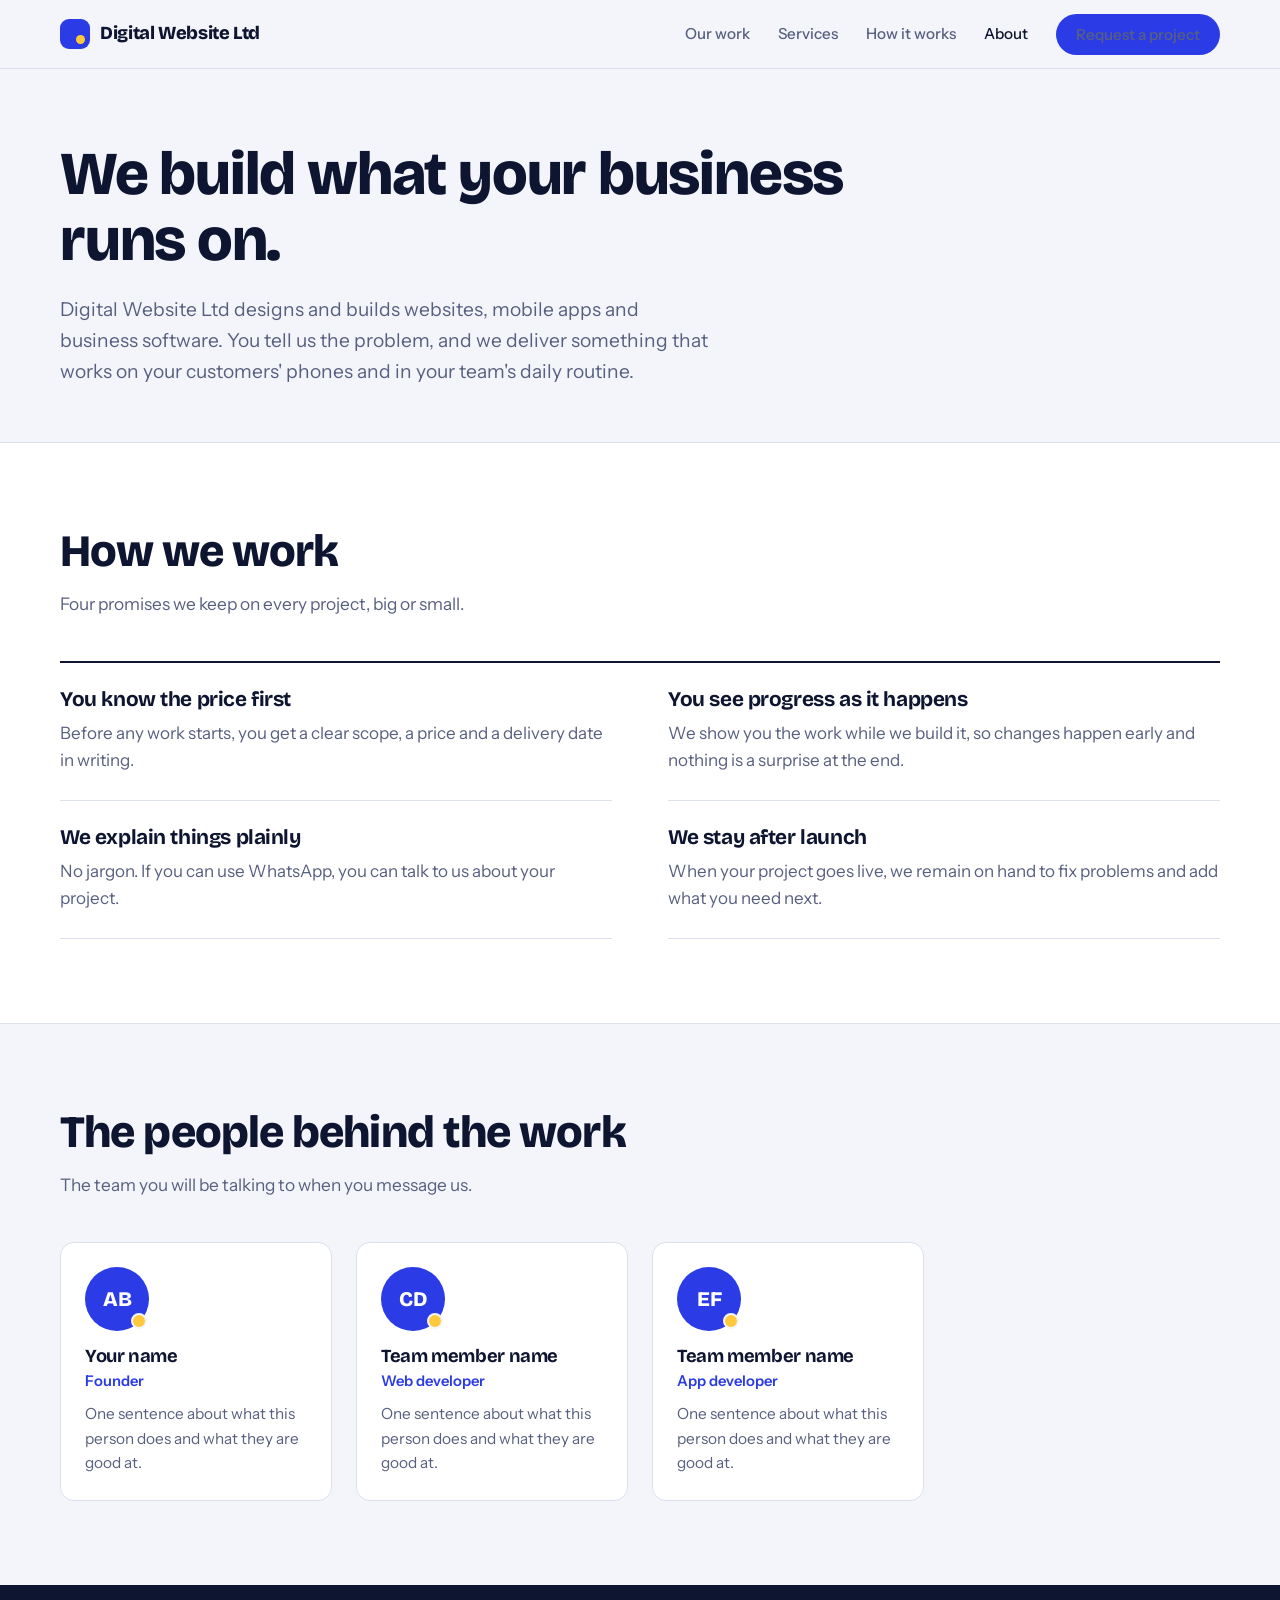
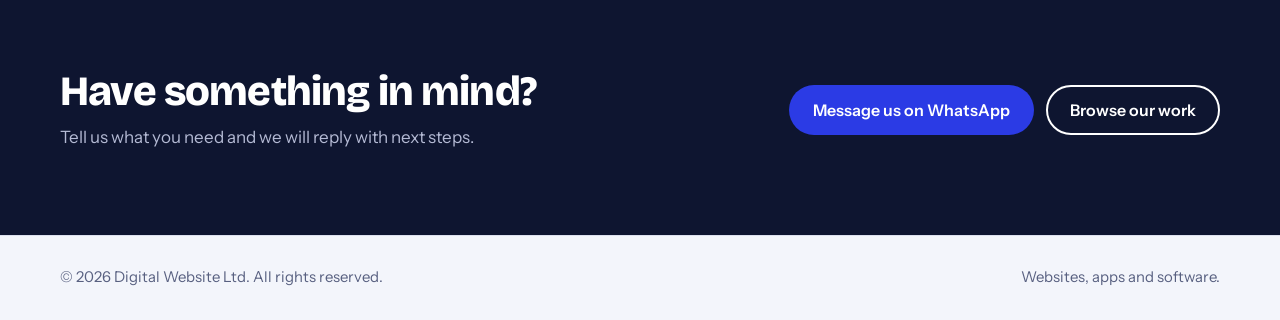
==== about.html @ 256faa40 "Create about.html" ====
<!doctype html>
<html lang="en">
<head>
<meta charset="utf-8">
<meta name="viewport" content="width=device-width, initial-scale=1">
<title>About | Digital Website Ltd</title>
<meta name="description" content="Digital Website Ltd designs and builds websites, mobile apps and business software. Learn how we work and who is behind the work.">
<link rel="preconnect" href="https://fonts.googleapis.com">
<link rel="preconnect" href="https://fonts.gstatic.com" crossorigin>
<link href="https://fonts.googleapis.com/css2?family=Bricolage+Grotesque:opsz,wght@12..96,500;12..96,700;12..96,800&family=Instrument+Sans:wght@400;500;600&display=swap" rel="stylesheet">
<link rel="stylesheet" href="style.css">
<style>
nav.links a[aria-current="page"]{color:var(--ink)}

.page-head{padding:72px 0 56px}
.page-head h1{font-size:clamp(2.3rem,5vw,3.8rem);font-weight:800;max-width:15em}
.page-head p{font-size:1.2rem;color:var(--muted);max-width:34em;margin-top:22px}

.about-body{background:var(--paper);border-block:1px solid var(--line)}
.principles{display:grid;grid-template-columns:repeat(2,1fr);gap:0 56px;border-top:2px solid var(--ink)}
.principle{padding:26px 0;border-bottom:1px solid var(--line)}
.principle h3{font-size:1.3rem;margin-bottom:8px;font-weight:700}
.principle p{color:var(--muted)}

.team{display:grid;grid-template-columns:repeat(auto-fill,minmax(230px,1fr));gap:24px}
.person{background:var(--paper);border:1px solid var(--line);border-radius:var(--radius);padding:24px}
.avatar{width:64px;height:64px;border-radius:50%;background:var(--cobalt);color:#fff;display:grid;place-items:center;font:800 1.3rem var(--display);position:relative;margin-bottom:16px}
.avatar::after{content:"";position:absolute;width:12px;height:12px;border-radius:50%;background:var(--sun);right:2px;bottom:2px;border:2px solid var(--bg)}
.person h3{font-size:1.15rem;font-weight:700}
.person .role{color:var(--cobalt);font-weight:600;font-size:.92rem}
.person p{color:var(--muted);margin-top:8px;font-size:.96rem}

.cta-band{background:var(--ink);color:#fff}
.cta-band .wrap{display:flex;align-items:center;justify-content:space-between;gap:28px;flex-wrap:wrap}
.cta-band h2{font-size:clamp(1.8rem,3.4vw,2.6rem);font-weight:800;max-width:16em}
.cta-band p{color:#B4BAD4;margin-top:10px}
.cta-actions{display:flex;gap:12px;flex-wrap:wrap}
.cta-band .btn-ghost{border-color:#fff;color:#fff}
.cta-band .btn-ghost:hover{background:#fff;color:var(--ink)}

@media (max-width:700px){
  .principles{grid-template-columns:1fr}
  .page-head{padding:44px 0 36px}
}
</style>
</head>
<body>

<header class="top">
  <div class="wrap">
    <a class="logo" href="index.html" aria-label="Digital Website Ltd home"><span class="logo-mark"></span>Digital Website Ltd</a>
    <nav class="links" aria-label="Main">
      <a href="index.html#work">Our work</a>
      <a href="index.html#services">Services</a>
      <a href="index.html#process">How it works</a>
      <a href="about.html" aria-current="page">About</a>
      <a class="btn btn-primary btn-sm" href="index.html#request">Request a project</a>
    </nav>
  </div>
</header>

<main>

<div class="page-head">
  <div class="wrap">
    <h1>We build what your business runs on.</h1>
    <p>Digital Website Ltd designs and builds websites, mobile apps and business software. You tell us the problem, and we deliver something that works on your customers' phones and in your team's daily routine.</p>
  </div>
</div>

<section class="about-body">
  <div class="wrap">
    <div class="sec-head">
      <h2>How we work</h2>
      <p>Four promises we keep on every project, big or small.</p>
    </div>
    <div class="principles">
      <div class="principle">
        <h3>You know the price first</h3>
        <p>Before any work starts, you get a clear scope, a price and a delivery date in writing.</p>
      </div>
      <div class="principle">
        <h3>You see progress as it happens</h3>
        <p>We show you the work while we build it, so changes happen early and nothing is a surprise at the end.</p>
      </div>
      <div class="principle">
        <h3>We explain things plainly</h3>
        <p>No jargon. If you can use WhatsApp, you can talk to us about your project.</p>
      </div>
      <div class="principle">
        <h3>We stay after launch</h3>
        <p>When your project goes live, we remain on hand to fix problems and add what you need next.</p>
      </div>
    </div>
  </div>
</section>

<section>
  <div class="wrap">
    <div class="sec-head">
      <h2>The people behind the work</h2>
      <p>The team you will be talking to when you message us.</p>
    </div>
    <!-- EDIT: change the initials, names, roles and sentences below. Copy a whole <div class="person"> block to add more people, or delete one to remove it. -->
    <div class="team">
      <div class="person">
        <div class="avatar">AB</div>
        <h3>Your name</h3>
        <span class="role">Founder</span>
        <p>One sentence about what this person does and what they are good at.</p>
      </div>
      <div class="person">
        <div class="avatar">CD</div>
        <h3>Team member name</h3>
        <span class="role">Web developer</span>
        <p>One sentence about what this person does and what they are good at.</p>
      </div>
      <div class="person">
        <div class="avatar">EF</div>
        <h3>Team member name</h3>
        <span class="role">App developer</span>
        <p>One sentence about what this person does and what they are good at.</p>
      </div>
    </div>
  </div>
</section>

<section class="cta-band">
  <div class="wrap">
    <div>
      <h2>Have something in mind?</h2>
      <p>Tell us what you need and we will reply with next steps.</p>
    </div>
    <div class="cta-actions">
      <a class="btn btn-primary" href="#" data-wa="Hello Digital Website Ltd, I would like to talk about a project.">Message us on WhatsApp</a>
      <a class="btn btn-ghost" href="index.html#work">Browse our work</a>
    </div>
  </div>
</section>

</main>

<footer>
  <div class="wrap">
    <span>&copy; <span id="yr"></span> Digital Website Ltd. All rights reserved.</span>
    <span>Websites, apps and software.</span>
  </div>
</footer>

<a class="wa-float" href="#" data-wa="Hello Digital Website Ltd, I would like to talk about a project.">Chat on WhatsApp</a>

<script>
/* EDIT: use the same WhatsApp number as in index.html (digits only, with country code) */
const WHATSAPP = "254700000000";

document.addEventListener("click", e => {
  const el = e.target.closest("[data-wa]");
  if (!el) return;
  e.preventDefault();
  window.open("https://wa.me/" + WHATSAPP + "?text=" + encodeURIComponent(el.dataset.wa), "_blank", "noopener");
});
document.getElementById("yr").textContent = new Date().getFullYear();
</script>
</body>
</html>
---- style.css ----
:root{
  --ink:#0E1530;
  --muted:#586080;
  --bg:#F3F5FB;
  --paper:#FFFFFF;
  --line:#DCE0EE;
  --cobalt:#2B3BE5;
  --cobalt-dark:#1E2BB8;
  --sun:#FFC83D;
  --radius:14px;
  --display:'Bricolage Grotesque',system-ui,sans-serif;
  --body:'Instrument Sans',system-ui,sans-serif;
}
*{box-sizing:border-box;margin:0;padding:0}
html{scroll-behavior:smooth;scroll-padding-top:84px}
body{font-family:var(--body);background:var(--bg);color:var(--ink);line-height:1.6;font-size:17px;-webkit-font-smoothing:antialiased}
img{max-width:100%;display:block}
a{color:inherit}
h1,h2,h3{font-family:var(--display);line-height:1.08;letter-spacing:-.02em}
:focus-visible{outline:3px solid var(--cobalt);outline-offset:3px;border-radius:6px}
.wrap{width:min(1160px,100% - 40px);margin-inline:auto}

/* Header */
header.top{position:sticky;top:0;z-index:50;background:rgba(243,245,251,.88);backdrop-filter:blur(10px);border-bottom:1px solid var(--line)}
.top .wrap{display:flex;align-items:center;justify-content:space-between;height:68px;gap:16px}
.logo{display:flex;align-items:center;gap:10px;text-decoration:none;font-family:var(--display);font-weight:800;font-size:1.15rem;letter-spacing:-.02em}
.logo-mark{width:30px;height:30px;border-radius:9px;background:var(--cobalt);position:relative;flex:none}
.logo-mark::after{content:"";position:absolute;width:9px;height:9px;border-radius:50%;background:var(--sun);right:5px;bottom:5px}
nav.links{display:flex;align-items:center;gap:28px}
nav.links a{text-decoration:none;font-weight:500;font-size:.95rem;color:var(--muted)}
nav.links a:hover{color:var(--ink)}
.btn{display:inline-flex;align-items:center;justify-content:center;gap:8px;padding:13px 22px;border-radius:999px;font:600 1rem var(--body);text-decoration:none;border:2px solid transparent;cursor:pointer;transition:transform .15s,background .15s}
.btn:active{transform:scale(.97)}
.btn-primary{background:var(--cobalt);color:#fff}
.btn-primary:hover{background:var(--cobalt-dark)}
.btn-ghost{background:transparent;border-color:var(--ink);color:var(--ink)}
.btn-ghost:hover{background:var(--ink);color:#fff}
.btn-sm{padding:9px 18px;font-size:.92rem}

/* Hero */
.hero{padding:72px 0 88px;overflow:hidden}
.hero .wrap{display:grid;grid-template-columns:1.05fr 1fr;gap:56px;align-items:center}
.hero h1{font-size:clamp(2.5rem,5.6vw,4.4rem);font-weight:800}
.hero p.lead{font-size:1.2rem;color:var(--muted);max-width:30em;margin:22px 0 32px}
.hero .actions{display:flex;flex-wrap:wrap;gap:12px}
.hero .facts{display:flex;gap:28px;margin-top:40px;flex-wrap:wrap;color:var(--muted);font-size:.95rem}
.hero .facts strong{display:block;color:var(--ink);font-family:var(--display);font-size:1.4rem;letter-spacing:-.02em}
.stack{position:relative;height:470px}
.stack .mock{position:absolute;box-shadow:0 24px 50px -18px rgba(14,21,48,.35);animation:rise .8s cubic-bezier(.2,.8,.2,1) both}
.stack .s1{width:78%;left:0;top:0;transform:rotate(-3deg);animation-delay:.05s}
.stack .s2{width:66%;right:0;top:120px;transform:rotate(2.5deg);animation-delay:.2s;z-index:2}
.stack .s3{width:58%;left:8%;bottom:0;transform:rotate(-1deg);animation-delay:.35s;z-index:3}
@keyframes rise{from{opacity:0;translate:0 40px}to{opacity:1;translate:0 0}}

/* Section scaffolding */
section{padding:84px 0}
.sec-head{max-width:640px;margin-bottom:44px}
.sec-head h2{font-size:clamp(1.9rem,3.6vw,2.8rem);font-weight:800}
.sec-head p{color:var(--muted);margin-top:14px;font-size:1.08rem}

/* Work */
#work{background:var(--paper);border-block:1px solid var(--line)}
.filters{display:flex;flex-wrap:wrap;gap:10px;margin-bottom:34px}
.chip{padding:9px 18px;border-radius:999px;border:1.5px solid var(--line);background:var(--paper);font:500 .95rem var(--body);cursor:pointer;transition:all .15s;color:var(--ink)}
.chip:hover{border-color:var(--ink)}
.chip[aria-pressed="true"]{background:var(--ink);border-color:var(--ink);color:#fff}
.grid{display:grid;grid-template-columns:repeat(auto-fill,minmax(310px,1fr));gap:30px}
.card{display:flex;flex-direction:column}
.card .preview{border-radius:var(--radius);overflow:hidden;border:1px solid var(--line);background:var(--bg);position:relative;aspect-ratio:4/3;transition:transform .25s,box-shadow .25s}
.card:hover .preview{transform:translateY(-4px);box-shadow:0 22px 40px -22px rgba(14,21,48,.45)}
.card .preview>.mock{position:absolute;inset:0;border:0;border-radius:0;box-shadow:none}
.card .preview img{width:100%;height:100%;object-fit:cover}
.card h3{font-size:1.3rem;margin:18px 0 4px;font-weight:700}
.card .kind{color:var(--cobalt);font-weight:600;font-size:.9rem}
.card p{color:var(--muted);margin:8px 0 16px;font-size:.98rem;flex:1}
.card .row{display:flex;gap:10px;flex-wrap:wrap}
.card.hide{display:none}

/* Mockups */
.mock{--a:#2B3BE5;--b:#FFC83D;--c:#EEF0FB;background:#fff;border-radius:12px;border:1px solid var(--line);overflow:hidden;display:flex;flex-direction:column}
.mock .bar{display:flex;align-items:center;gap:6px;padding:9px 12px;background:#F6F7FB;border-bottom:1px solid var(--line);flex:none}
.mock .bar i{width:8px;height:8px;border-radius:50%;background:#D4D8E6}
.mock .bar .url{margin-left:10px;flex:1;background:#fff;border:1px solid var(--line);border-radius:999px;padding:1px 12px;font-size:10px;color:var(--muted);white-space:nowrap;overflow:hidden;text-overflow:ellipsis}
.mock .screen{flex:1;padding:14px;background:var(--c);display:flex;flex-direction:column;gap:10px;min-height:0}
.ln{height:7px;border-radius:4px;background:rgba(14,21,48,.14)}
.ln.w60{width:60%}.ln.w40{width:40%}.ln.w80{width:80%}.ln.w30{width:30%}
.ln.big{height:16px;background:var(--ink);opacity:.85}
.pill{height:20px;width:74px;border-radius:999px;background:var(--a)}
.pill.alt{background:var(--b)}
.nv{display:flex;align-items:center;justify-content:space-between}
.nv .dot{width:16px;height:16px;border-radius:5px;background:var(--a)}
.nv .ls{display:flex;gap:8px}.nv .ls span{width:22px;height:5px;border-radius:3px;background:rgba(14,21,48,.2)}
.blk{border-radius:10px;background:var(--a);position:relative;overflow:hidden}
.blk::after{content:"";position:absolute;width:46%;aspect-ratio:1;border-radius:50%;background:var(--b);right:-8%;bottom:-24%}
.tiles{display:grid;grid-template-columns:repeat(3,1fr);gap:8px}
.tiles div{aspect-ratio:1.2;border-radius:8px;background:#fff;border:1px solid rgba(14,21,48,.08)}
.tiles div:nth-child(2){background:var(--b)}
.l1 .split{display:grid;grid-template-columns:1.1fr 1fr;gap:12px;flex:1}
.l1 .split .blk{min-height:90px}
.l1 .txt{display:flex;flex-direction:column;gap:8px;justify-content:center}
.l2 .screen{align-items:center;text-align:center}
.l2 .txt{display:flex;flex-direction:column;gap:8px;align-items:center;width:100%;margin-top:6px}
.l3 .banner{flex:1;min-height:70px}

/* phone mock */
.mock.app{background:var(--c);align-items:center;justify-content:center;border:0;padding:16px 0 0}
.mock.app .phone{width:min(54%,190px);height:100%;background:#fff;border:6px solid var(--ink);border-bottom:0;border-radius:24px 24px 0 0;display:flex;flex-direction:column;overflow:hidden}
.phone .hd{background:var(--a);padding:16px 12px 14px;display:flex;flex-direction:column;gap:7px}
.phone .hd .ln{background:rgba(255,255,255,.55)}
.phone .hd .ln.big{background:#fff;opacity:1;height:12px}
.phone .list{padding:10px;display:flex;flex-direction:column;gap:8px}
.phone .it{display:flex;gap:8px;align-items:center;padding:7px;border-radius:9px;border:1px solid var(--line)}
.phone .it .th{width:26px;height:26px;border-radius:7px;background:var(--b);flex:none}
.phone .it:nth-child(2) .th{background:var(--a)}
.phone .it .tx{flex:1;display:flex;flex-direction:column;gap:5px}

/* dashboard mock */
.mock.soft .body{display:grid;grid-template-columns:54px 1fr;flex:1;min-height:0}
.mock.soft .side{background:var(--a);padding:12px 9px;display:flex;flex-direction:column;gap:9px}
.mock.soft .side span{height:7px;border-radius:4px;background:rgba(255,255,255,.5)}
.mock.soft .side span:first-child{height:14px;background:var(--b);margin-bottom:6px}
.mock.soft .main{background:var(--c);padding:12px;display:flex;flex-direction:column;gap:10px}
.stats{display:grid;grid-template-columns:repeat(3,1fr);gap:8px}
.stats div{background:#fff;border-radius:8px;padding:8px;display:flex;flex-direction:column;gap:6px;border:1px solid rgba(14,21,48,.07)}
.stats div .ln:first-child{height:11px;width:60%;background:var(--a);opacity:.9}
.chart{flex:1;background:#fff;border-radius:8px;border:1px solid rgba(14,21,48,.07);display:flex;align-items:flex-end;gap:7px;padding:10px;min-height:44px}
.chart i{flex:1;background:var(--a);border-radius:3px 3px 0 0;opacity:.85}
.chart i:nth-child(3n){background:var(--b);opacity:1}

/* Services */
.services{display:grid;grid-template-columns:repeat(3,1fr);border-top:2px solid var(--ink)}
.service{padding:30px 28px 30px 0}
.service+.service{padding-left:28px;border-left:1px solid var(--line)}
.service h3{font-size:1.45rem;font-weight:700;margin-bottom:12px}
.service p{color:var(--muted);margin-bottom:16px}
.service ul{list-style:none;display:grid;gap:7px;font-size:.98rem}
.service li::before{content:"";display:inline-block;width:8px;height:8px;border-radius:50%;background:var(--sun);margin-right:10px}

/* Process */
#process{background:var(--ink);color:#fff}
#process .sec-head p{color:#B4BAD4}
.steps{display:grid;grid-template-columns:repeat(4,1fr);gap:26px;counter-reset:s;list-style:none}
.steps li{counter-increment:s;border-top:2px solid rgba(255,255,255,.22);padding-top:20px}
.steps li::before{content:counter(s);font-family:var(--display);font-weight:800;font-size:2.6rem;color:var(--sun);line-height:1;display:block;margin-bottom:12px}
.steps h3{font-size:1.2rem;margin-bottom:8px}
.steps p{color:#B4BAD4;font-size:.98rem}

/* Request */
#request .wrap{display:grid;grid-template-columns:1fr 1.1fr;gap:56px;align-items:start}
#request .sec-head{margin:0}
.contact-list{list-style:none;margin-top:28px;display:grid;gap:14px}
.contact-list a{text-decoration:none;font-weight:600}
.contact-list a:hover{color:var(--cobalt)}
.contact-list small{display:block;color:var(--muted);font-weight:400}
form.req{background:var(--paper);border:1px solid var(--line);border-radius:20px;padding:30px;display:grid;gap:18px;box-shadow:0 30px 60px -40px rgba(14,21,48,.4)}
label{display:grid;gap:7px;font-weight:600;font-size:.95rem}
input,select,textarea{font:400 1rem var(--body);padding:13px 14px;border:1.5px solid var(--line);border-radius:10px;background:#fff;color:var(--ink);width:100%}
input:focus,select:focus,textarea:focus{outline:none;border-color:var(--cobalt);box-shadow:0 0 0 3px rgba(43,59,229,.18)}
textarea{min-height:120px;resize:vertical}
form .hint{font-size:.88rem;color:var(--muted)}
.err{color:#B3261E;font-size:.9rem;font-weight:500;min-height:1.2em}

footer{border-top:1px solid var(--line);padding:30px 0;color:var(--muted);font-size:.93rem}
footer .wrap{display:flex;justify-content:space-between;flex-wrap:wrap;gap:12px}

.wa-float{position:fixed;right:18px;bottom:18px;z-index:60;background:#1FAF5A;color:#fff;border-radius:999px;padding:14px 20px;font-weight:600;text-decoration:none;box-shadow:0 14px 30px -10px rgba(0,0,0,.45);display:none}

@media (max-width:900px){
  .hero .wrap,#request .wrap{grid-template-columns:1fr}
  .stack{height:400px;max-width:520px}
  .services{grid-template-columns:1fr}
  .service{padding:26px 0}
  .service+.service{padding-left:0;border-left:0;border-top:1px solid var(--line)}
  .steps{grid-template-columns:1fr 1fr}
  nav.links a:not(.btn){display:none}
  .wa-float{display:inline-flex}
}
@media (max-width:520px){
  body{font-size:16px}
  .hero{padding:44px 0 56px}
  section{padding:60px 0}
  .steps{grid-template-columns:1fr}
  .stack{height:340px}
  form.req{padding:22px}
}
@media (prefers-reduced-motion:reduce){
  html{scroll-behavior:auto}
  .stack .mock{animation:none}
  *{transition:none!important}
}
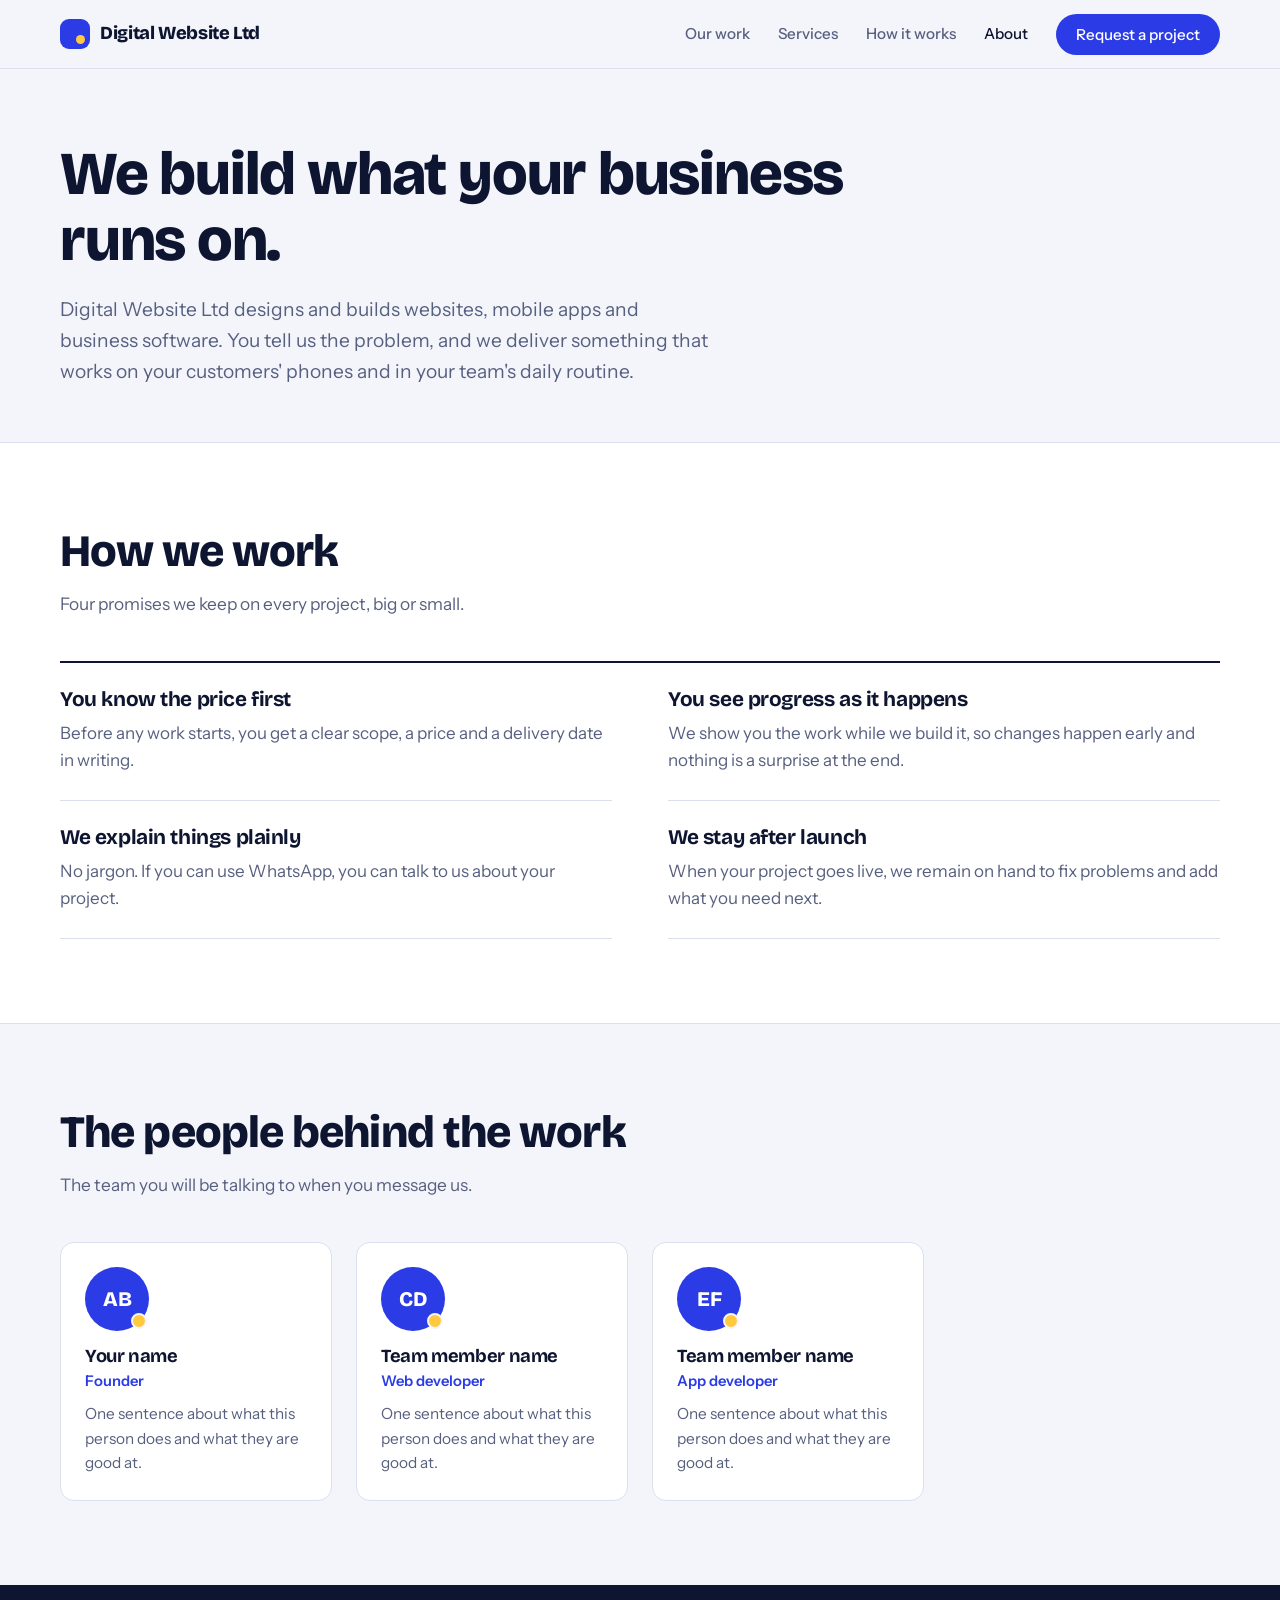
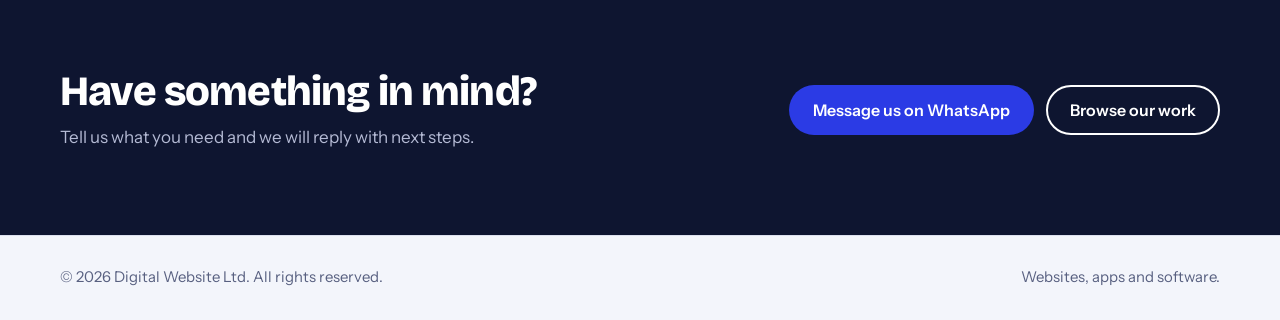
==== commit 093b1cc1: "Update about.html" ====
--- a/about.html
+++ b/about.html
@@ -151,7 +151,7 @@
 
 <script>
 /* EDIT: use the same WhatsApp number as in index.html (digits only, with country code) */
-const WHATSAPP = "254700000000";
+const WHATSAPP = "254748617268";
 
 document.addEventListener("click", e => {
   const el = e.target.closest("[data-wa]");
--- a/style.css
+++ b/style.css
@@ -187,4 +187,15 @@
   html{scroll-behavior:auto}
   .stack .mock{animation:none}
   *{transition:none!important}
+}
+/* ---- Phone fixes ---- */
+nav.links a.btn-primary,nav.links a.btn-primary:hover{color:#fff}
+.logo{line-height:1.15}
+@media (max-width:900px){
+  .top .wrap{height:62px}
+  .logo{font-size:1rem}
+  .logo-mark{width:26px;height:26px}
+  .top .btn-sm{padding:8px 14px;font-size:.85rem;white-space:nowrap}
+  .wa-float{padding:10px 16px;font-size:.9rem;right:14px;bottom:14px}
+  footer{padding-bottom:84px}
 }
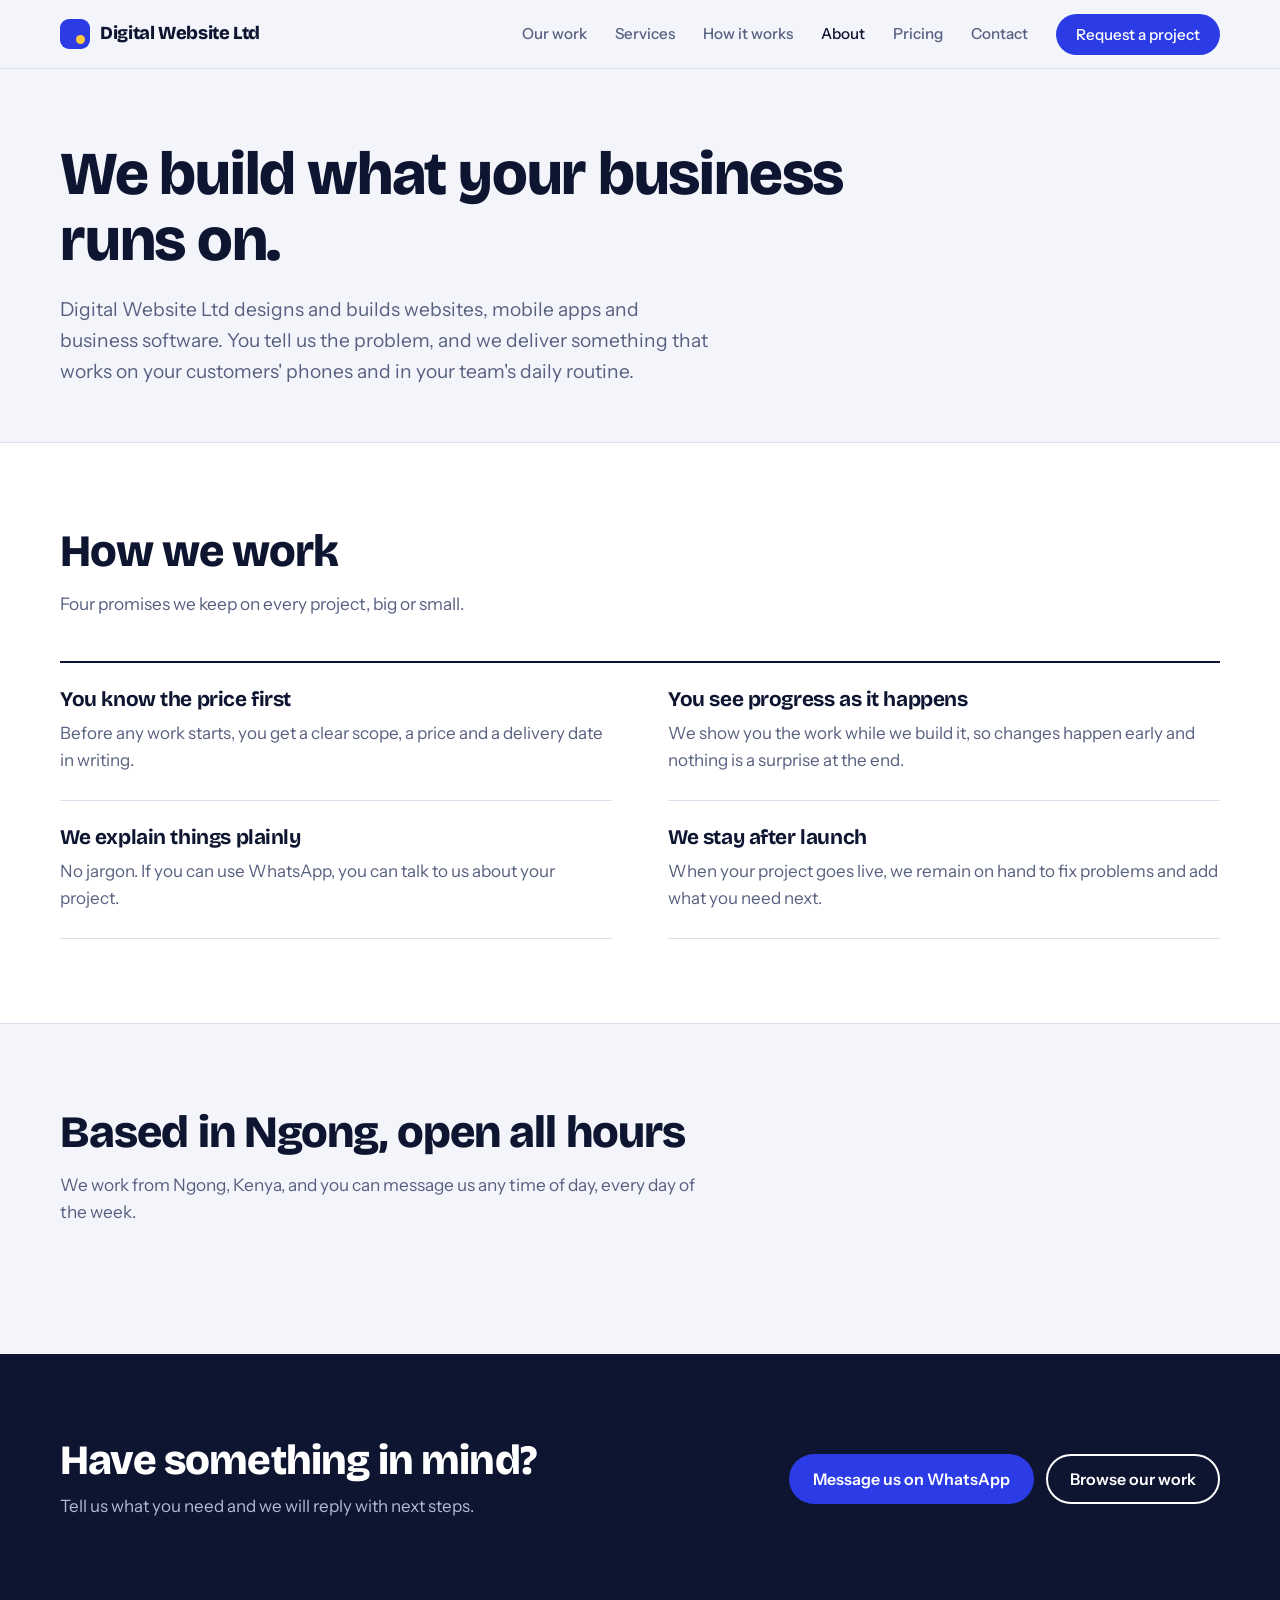
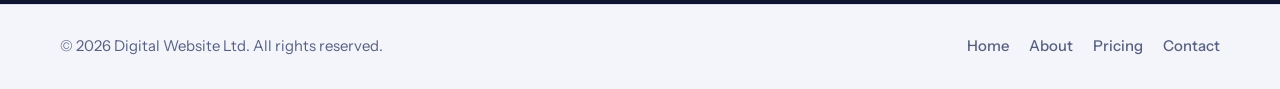
==== commit ba3af4f5: "Update about.html" ====
--- a/about.html
+++ b/about.html
@@ -4,7 +4,7 @@
 <meta charset="utf-8">
 <meta name="viewport" content="width=device-width, initial-scale=1">
 <title>About | Digital Website Ltd</title>
-<meta name="description" content="Digital Website Ltd designs and builds websites, mobile apps and business software. Learn how we work and who is behind the work.">
+<meta name="description" content="Digital Website Ltd designs and builds websites, mobile apps and business software from Ngong, Kenya. Learn how we work.">
 <link rel="preconnect" href="https://fonts.googleapis.com">
 <link rel="preconnect" href="https://fonts.gstatic.com" crossorigin>
 <link href="https://fonts.googleapis.com/css2?family=Bricolage+Grotesque:opsz,wght@12..96,500;12..96,700;12..96,800&family=Instrument+Sans:wght@400;500;600&display=swap" rel="stylesheet">
@@ -21,14 +21,6 @@
 .principle{padding:26px 0;border-bottom:1px solid var(--line)}
 .principle h3{font-size:1.3rem;margin-bottom:8px;font-weight:700}
 .principle p{color:var(--muted)}
-
-.team{display:grid;grid-template-columns:repeat(auto-fill,minmax(230px,1fr));gap:24px}
-.person{background:var(--paper);border:1px solid var(--line);border-radius:var(--radius);padding:24px}
-.avatar{width:64px;height:64px;border-radius:50%;background:var(--cobalt);color:#fff;display:grid;place-items:center;font:800 1.3rem var(--display);position:relative;margin-bottom:16px}
-.avatar::after{content:"";position:absolute;width:12px;height:12px;border-radius:50%;background:var(--sun);right:2px;bottom:2px;border:2px solid var(--bg)}
-.person h3{font-size:1.15rem;font-weight:700}
-.person .role{color:var(--cobalt);font-weight:600;font-size:.92rem}
-.person p{color:var(--muted);margin-top:8px;font-size:.96rem}
 
 .cta-band{background:var(--ink);color:#fff}
 .cta-band .wrap{display:flex;align-items:center;justify-content:space-between;gap:28px;flex-wrap:wrap}
@@ -54,6 +46,8 @@
       <a href="index.html#services">Services</a>
       <a href="index.html#process">How it works</a>
       <a href="about.html" aria-current="page">About</a>
+      <a href="pricing.html">Pricing</a>
+      <a href="contact.html">Contact</a>
       <a class="btn btn-primary btn-sm" href="index.html#request">Request a project</a>
     </nav>
   </div>
@@ -98,29 +92,8 @@
 <section>
   <div class="wrap">
     <div class="sec-head">
-      <h2>The people behind the work</h2>
-      <p>The team you will be talking to when you message us.</p>
-    </div>
-    <!-- EDIT: change the initials, names, roles and sentences below. Copy a whole <div class="person"> block to add more people, or delete one to remove it. -->
-    <div class="team">
-      <div class="person">
-        <div class="avatar">AB</div>
-        <h3>Your name</h3>
-        <span class="role">Founder</span>
-        <p>One sentence about what this person does and what they are good at.</p>
-      </div>
-      <div class="person">
-        <div class="avatar">CD</div>
-        <h3>Team member name</h3>
-        <span class="role">Web developer</span>
-        <p>One sentence about what this person does and what they are good at.</p>
-      </div>
-      <div class="person">
-        <div class="avatar">EF</div>
-        <h3>Team member name</h3>
-        <span class="role">App developer</span>
-        <p>One sentence about what this person does and what they are good at.</p>
-      </div>
+      <h2>Based in Ngong, open all hours</h2>
+      <p>We work from Ngong, Kenya, and you can message us any time of day, every day of the week.</p>
     </div>
   </div>
 </section>
@@ -143,14 +116,18 @@
 <footer>
   <div class="wrap">
     <span>&copy; <span id="yr"></span> Digital Website Ltd. All rights reserved.</span>
-    <span>Websites, apps and software.</span>
+    <nav class="foot-links" aria-label="Footer">
+      <a href="index.html">Home</a>
+      <a href="about.html">About</a>
+      <a href="pricing.html">Pricing</a>
+      <a href="contact.html">Contact</a>
+    </nav>
   </div>
 </footer>
 
 <a class="wa-float" href="#" data-wa="Hello Digital Website Ltd, I would like to talk about a project.">Chat on WhatsApp</a>
 
 <script>
-/* EDIT: use the same WhatsApp number as in index.html (digits only, with country code) */
 const WHATSAPP = "254748617268";
 
 document.addEventListener("click", e => {
--- a/style.css
+++ b/style.css
@@ -188,9 +188,13 @@
   .stack .mock{animation:none}
   *{transition:none!important}
 }
+
 /* ---- Phone fixes ---- */
 nav.links a.btn-primary,nav.links a.btn-primary:hover{color:#fff}
 .logo{line-height:1.15}
+.foot-links{display:flex;gap:20px;flex-wrap:wrap}
+.foot-links a{text-decoration:none;font-weight:500}
+.foot-links a:hover{color:var(--ink)}
 @media (max-width:900px){
   .top .wrap{height:62px}
   .logo{font-size:1rem}
